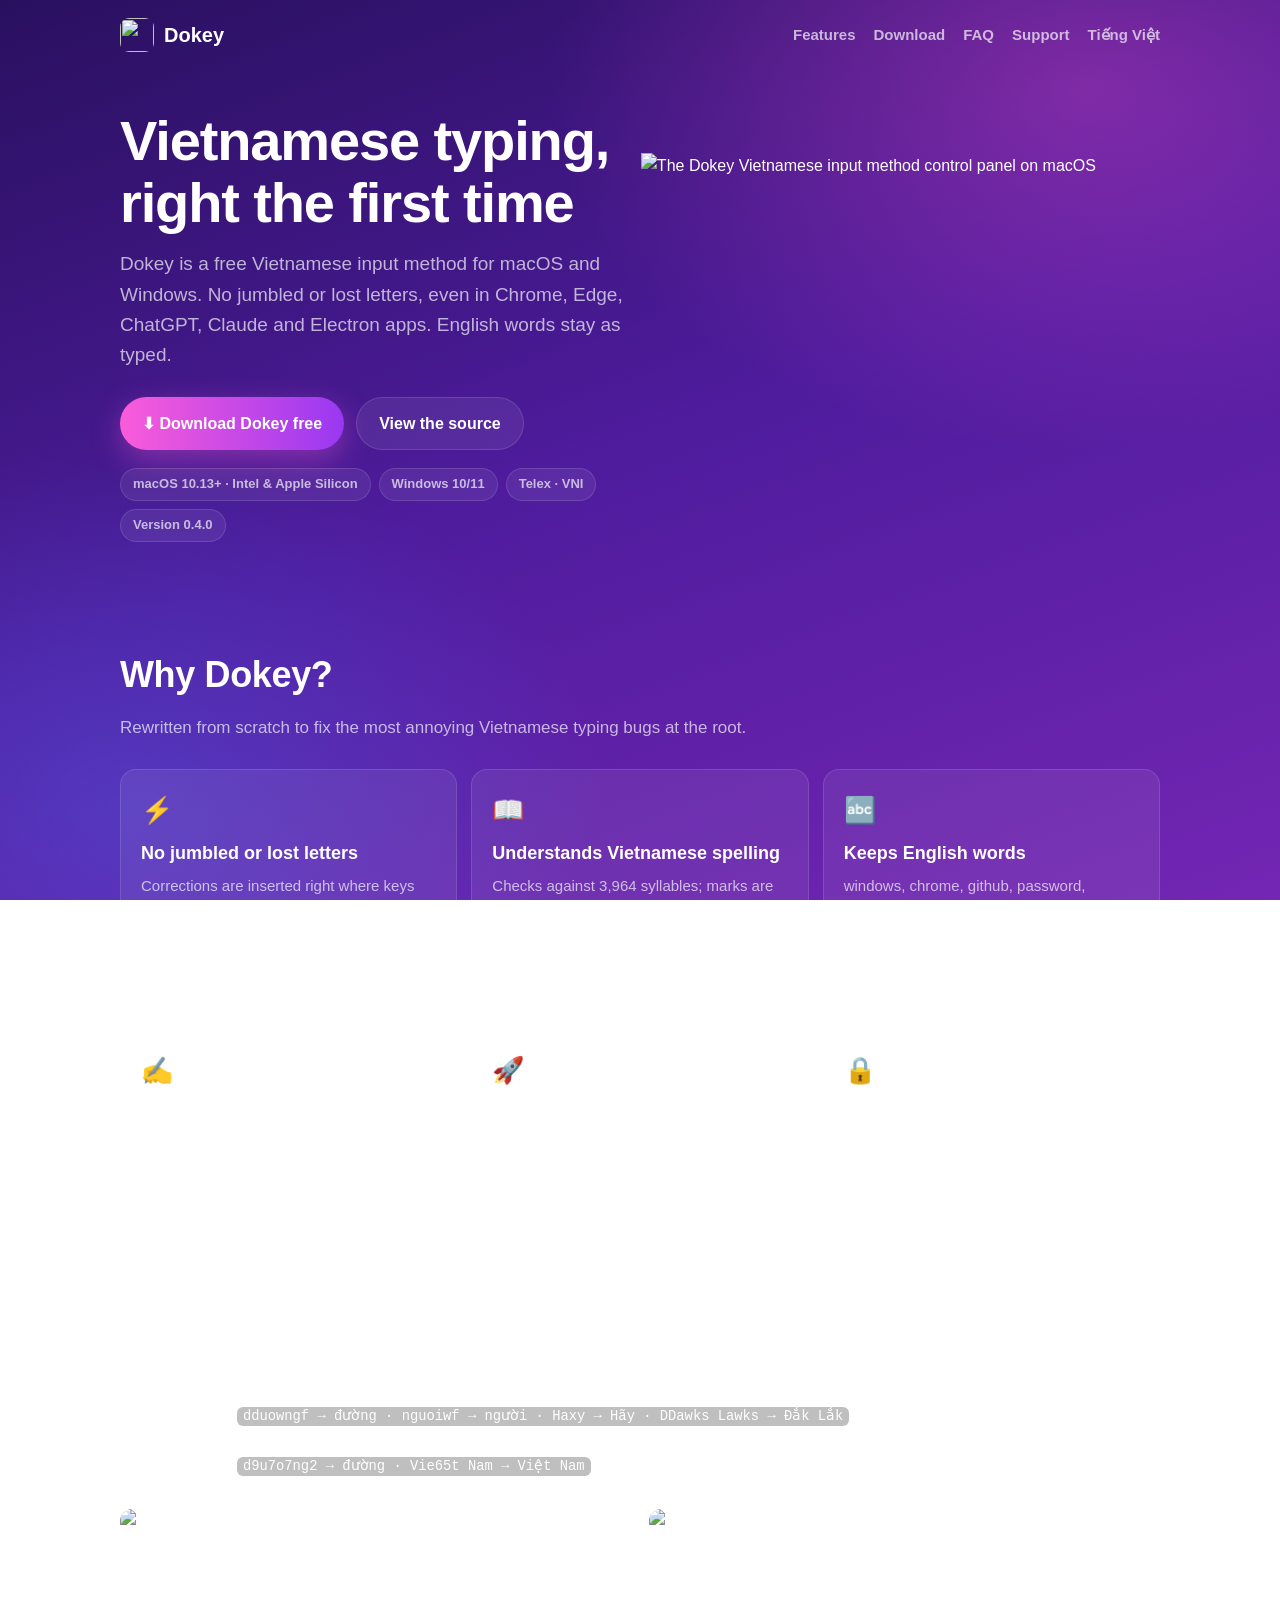
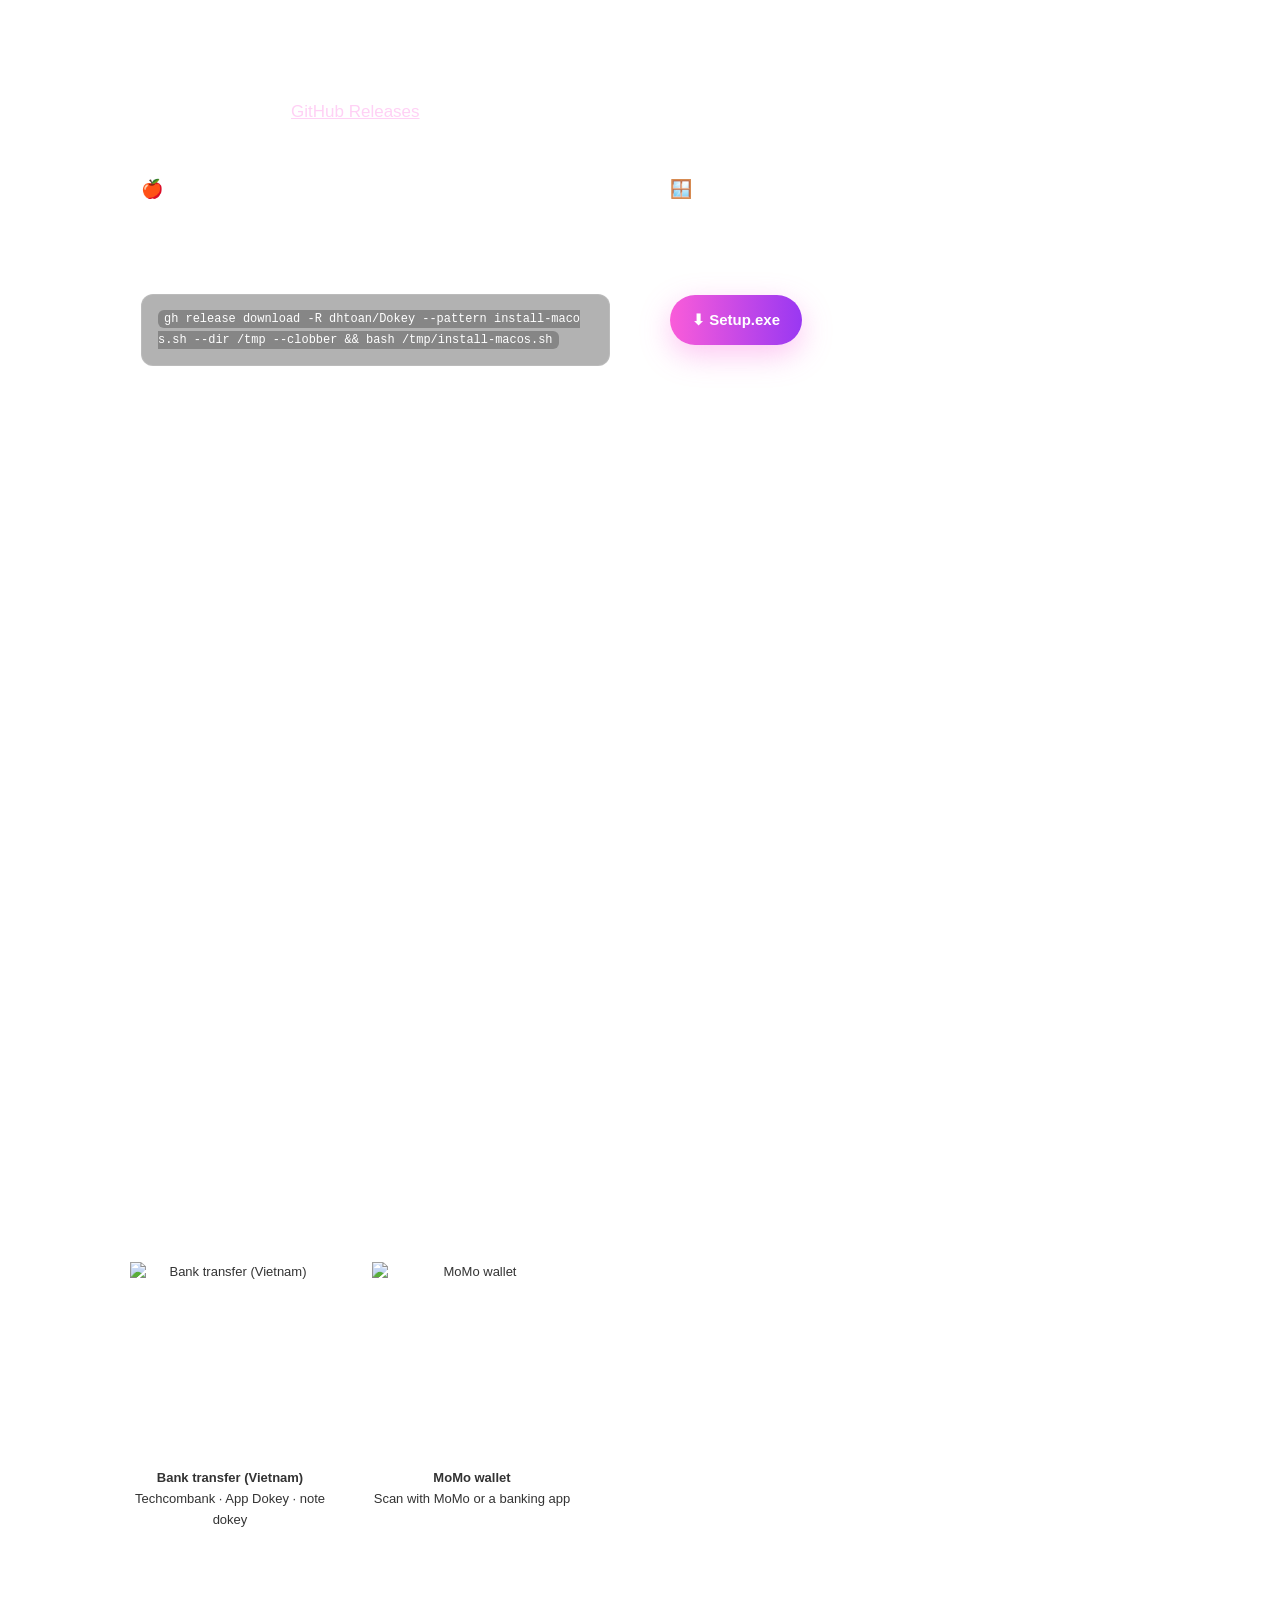
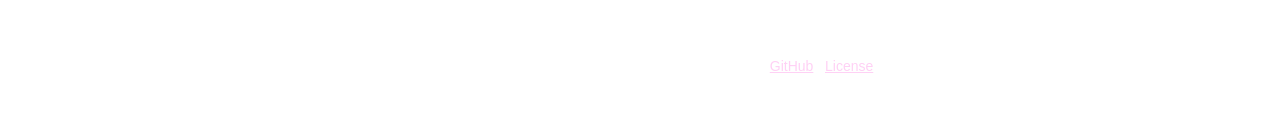
==== site/en/index.html @ 5d805d5f "SEO/AEO/GEO: website, structured data, social preview, llms.txt, share kit - site/: Vietnamese and E" ====
<!doctype html>
<html lang="en">
<head>
<meta charset="utf-8">
<meta name="viewport" content="width=device-width, initial-scale=1">
<title>Dokey – Vietnamese input method for Mac and Windows, no jumbled or lost letters</title>
<meta name="description" content="Dokey is a free Vietnamese input method (keyboard) for macOS and Windows: Telex, VNI, spell checking, no jumbled letters in Chrome, Edge, ChatGPT or Claude. Text shortcuts, Quick Telex, English words kept.">
<meta name="author" content="Do Huy Toan (dhtoan)">
<meta name="robots" content="index, follow, max-image-preview:large">
<link rel="canonical" href="https://dhtoan.github.io/Dokey/en/">
<link rel="alternate" hreflang="vi" href="https://dhtoan.github.io/Dokey/">
<link rel="alternate" hreflang="en" href="https://dhtoan.github.io/Dokey/en/">
<link rel="alternate" hreflang="x-default" href="https://dhtoan.github.io/Dokey/">
<link rel="icon" href="../assets/icon.png">
<link rel="apple-touch-icon" href="../assets/icon.png">
<meta name="theme-color" content="#4f1c9e">
<meta property="og:type" content="website">
<meta property="og:site_name" content="Dokey">
<meta property="og:locale" content="en_US">
<meta property="og:title" content="Dokey – Vietnamese input method for Mac and Windows, no jumbled or lost letters">
<meta property="og:description" content="Dokey is a free Vietnamese input method (keyboard) for macOS and Windows: Telex, VNI, spell checking, no jumbled letters in Chrome, Edge, ChatGPT or Claude. Text shortcuts, Quick Telex, English words kept.">
<meta property="og:url" content="https://dhtoan.github.io/Dokey/en/">
<meta property="og:image" content="https://dhtoan.github.io/Dokey/assets/social.png">
<meta property="og:image:width" content="1280">
<meta property="og:image:height" content="640">
<meta property="og:image:alt" content="The Dokey Vietnamese input method control panel on macOS">
<meta name="twitter:card" content="summary_large_image">
<meta name="twitter:title" content="Dokey – Vietnamese input method for Mac and Windows, no jumbled or lost letters">
<meta name="twitter:description" content="Dokey is a free Vietnamese input method (keyboard) for macOS and Windows: Telex, VNI, spell checking, no jumbled letters in Chrome, Edge, ChatGPT or Claude. Text shortcuts, Quick Telex, English words kept.">
<meta name="twitter:image" content="https://dhtoan.github.io/Dokey/assets/social.png">
<link rel="stylesheet" href="../style.css">
<script type="application/ld+json">{"@context": "https://schema.org", "@type": "SoftwareApplication", "name": "Dokey", "alternateName": "Bộ gõ tiếng Việt Dokey", "description": "Dokey is a free Vietnamese input method (keyboard) for macOS and Windows: Telex, VNI, spell checking, no jumbled letters in Chrome, Edge, ChatGPT or Claude. Text shortcuts, Quick Telex, English words kept.", "applicationCategory": "UtilitiesApplication", "applicationSubCategory": "Vietnamese input method", "operatingSystem": "macOS 10.13+, Windows 10, Windows 11", "softwareVersion": "0.4.0", "inLanguage": ["vi", "en"], "url": "https://dhtoan.github.io/Dokey/", "downloadUrl": "https://github.com/dhtoan/Dokey/releases/latest", "image": "https://dhtoan.github.io/Dokey/assets/social.png", "screenshot": "https://dhtoan.github.io/Dokey/assets/dashboard.png", "offers": {"@type": "Offer", "price": "0", "priceCurrency": "VND"}, "author": {"@type": "Person", "name": "Do Huy Toan", "alternateName": "dhtoan", "url": "https://github.com/dhtoan"}, "keywords": "bộ gõ tiếng Việt, gõ tiếng Việt trên Mac, Telex, VNI, Vietnamese keyboard, Vietnamese input method, macOS, Windows"}</script>
<script type="application/ld+json">{"@context": "https://schema.org", "@type": "FAQPage", "mainEntity": [{"@type": "Question", "name": "What is a good Vietnamese input method for Mac?", "acceptedAnswer": {"@type": "Answer", "text": "Dokey is a free Vietnamese input method for macOS 10.13 and later, on Intel and Apple Silicon. It supports Telex and VNI, spell checking, keeps English words as typed, and is built to avoid jumbled letters in Chrome, Edge, Safari, ChatGPT, Claude, Notion and VS Code."}}, {"@type": "Question", "name": "Why does Vietnamese typing jumble letters in Chrome, and how does Dokey fix it?", "acceptedAnswer": {"@type": "Answer", "text": "Chrome and Electron apps handle keys in a separate process, so the delete keys and the new text can arrive out of order or be dropped. Dokey inserts corrections right at the capture point, selects the old letters and types the whole replacement in one go, and never uses the code of a key that is still held."}}, {"@type": "Question", "name": "Typing Vietnamese in ChatGPT or Claude loses letters (Hãy becomes Hy). What can I do?", "acceptedAnswer": {"@type": "Answer", "text": "This is a common problem with ProseMirror-style editors when an input method sends Backspaces and replacement text. Dokey 0.3.2 and later fix it; install Dokey and grant Accessibility permission."}}, {"@type": "Question", "name": "Is Dokey free?", "acceptedAnswer": {"@type": "Answer", "text": "Yes. Dokey is free for personal use, with no ads and no paid tier. Users can support it voluntarily so Dokey can be signed by Apple."}}, {"@type": "Question", "name": "Is Dokey safe? Does it record keystrokes?", "acceptedAnswer": {"@type": "Answer", "text": "Dokey runs entirely on your machine, makes no network connections and stores no keystrokes. It needs Accessibility permission on macOS because every key-capturing input method does."}}, {"@type": "Question", "name": "Does Dokey support Telex and VNI?", "acceptedAnswer": {"@type": "Answer", "text": "Yes: Telex and VNI, precomposed and combining Unicode, modern (hoà, khoẻ) or traditional (hòa, khỏe) tone placement."}}, {"@type": "Question", "name": "Does Dokey use Unikey or OpenKey code?", "acceptedAnswer": {"@type": "Answer", "text": "No. Dokey is written entirely from scratch around its own C++17 engine, Dokey Core, and contains no code from any other input method."}}, {"@type": "Question", "name": "How do I switch between Vietnamese and English?", "acceptedAnswer": {"@type": "Answer", "text": "On Mac press and release Control + Shift (⌃⇧); on Windows press Ctrl + Shift. Dokey also remembers the mode for each app."}}]}</script>
</head>
<body>
<div class="wrap">
<nav aria-label="Main">
  <a class="brand" href="https://dhtoan.github.io/Dokey/en/"><img src="../assets/icon.png" alt="" width="34" height="34">Dokey</a>
  <div class="links"><a href="#features">Features</a><a href="#download">Download</a><a href="#faq">FAQ</a><a href="#support">Support</a><a href="../" hreflang="vi">Tiếng Việt</a></div>
</nav>

<header class="hero">
  <div>
    <h1>Vietnamese typing, right the first time</h1>
    <p class="lead">Dokey is a free Vietnamese input method for macOS and Windows. No jumbled or lost letters, even in Chrome, Edge, ChatGPT, Claude and Electron apps. English words stay as typed.</p>
    <div class="btns">
      <a class="btn primary" href="#download">⬇ Download Dokey free</a>
      <a class="btn ghost" href="https://github.com/dhtoan/Dokey">View the source</a>
    </div>
    <div class="chips"><span class="chip">macOS 10.13+ · Intel &amp; Apple Silicon</span><span class="chip">Windows 10/11</span><span class="chip">Telex · VNI</span><span class="chip">Version 0.4.0</span></div>
  </div>
  <img class="shot" src="../assets/dashboard.png" alt="The Dokey Vietnamese input method control panel on macOS" width="1458" height="918">
</header>

<main>
<section id="features">
  <h2>Why Dokey?</h2>
  <p class="sub">Rewritten from scratch to fix the most annoying Vietnamese typing bugs at the root.</p>
  <div class="grid">
<div class="card"><span class="ic" aria-hidden="true">⚡</span><h3>No jumbled or lost letters</h3><p>Corrections are inserted right where keys are captured, always ahead of your next key. In browsers and Electron apps Dokey selects and types over the whole replacement.</p></div>
<div class="card"><span class="ic" aria-hidden="true">📖</span><h3>Understands Vietnamese spelling</h3><p>Checks against 3,964 syllables; marks are only added when the result is valid Vietnamese.</p></div>
<div class="card"><span class="ic" aria-hidden="true">🔤</span><h3>Keeps English words</h3><p>windows, chrome, github, password, session… get no accents and lose no letters.</p></div>
<div class="card"><span class="ic" aria-hidden="true">✍️</span><h3>Free mark placement</h3><p>tieengs, tienges and tiengse all give “tiếng”. After a word, press Backspace to go back and fix its marks.</p></div>
<div class="card"><span class="ic" aria-hidden="true">🚀</span><h3>Quick typing</h3><p>Text shortcuts (vn → Việt Nam), Quick Telex (cc → ch, nn → ng), undo with Esc.</p></div>
<div class="card"><span class="ic" aria-hidden="true">🔒</span><h3>Private and light</h3><p>Runs entirely on your machine: no network, no data collection, no keystroke logging.</p></div>
  </div>
</section>

<section>
  <h2>Telex and VNI examples</h2>
  <table><tr><th>Telex</th><td><code>dduowngf → đường · nguoiwf → người · Haxy → Hãy · DDawks Lawks → Đắk Lắk</code></td></tr>
<tr><th>VNI</th><td><code>d9u7o7ng2 → đường · Vie65t Nam → Việt Nam</code></td></tr></table>
  <div class="two" style="margin-top:18px">
    <img src="../assets/typing.png" alt="Dokey: Telex, VNI" loading="lazy">
    <img src="../assets/windows.jpg" alt="Dokey Windows" loading="lazy">
  </div>
</section>

<section id="download">
  <h2>Download</h2>
  <p class="sub">Free for personal use. <a href="https://github.com/dhtoan/Dokey/releases/latest">GitHub Releases</a></p>
  <div class="two">
    <div class="card"><h3>🍎 macOS</h3><p>Open Terminal, run the command below, then enable Dokey in System Settings › Privacy &amp; Security › Accessibility. Or download the .dmg from Releases.</p><pre><code>gh release download -R dhtoan/Dokey --pattern install-macos.sh --dir /tmp --clobber &amp;&amp; bash /tmp/install-macos.sh</code></pre></div>
    <div class="card"><h3>🪟 Windows</h3><p>Download Dokey-&lt;version&gt;-Windows-Setup.exe from Releases (x86, x64, ARM64). If SmartScreen warns, choose More info → Run anyway.</p><p style="margin-top:14px"><a class="btn primary" href="https://github.com/dhtoan/Dokey/releases/latest">⬇ Setup.exe</a></p></div>
  </div>
</section>

<section id="faq">
  <h2>FAQ</h2>
<details><summary>What is a good Vietnamese input method for Mac?</summary><p>Dokey is a free Vietnamese input method for macOS 10.13 and later, on Intel and Apple Silicon. It supports Telex and VNI, spell checking, keeps English words as typed, and is built to avoid jumbled letters in Chrome, Edge, Safari, ChatGPT, Claude, Notion and VS Code.</p></details>
<details><summary>Why does Vietnamese typing jumble letters in Chrome, and how does Dokey fix it?</summary><p>Chrome and Electron apps handle keys in a separate process, so the delete keys and the new text can arrive out of order or be dropped. Dokey inserts corrections right at the capture point, selects the old letters and types the whole replacement in one go, and never uses the code of a key that is still held.</p></details>
<details><summary>Typing Vietnamese in ChatGPT or Claude loses letters (Hãy becomes Hy). What can I do?</summary><p>This is a common problem with ProseMirror-style editors when an input method sends Backspaces and replacement text. Dokey 0.3.2 and later fix it; install Dokey and grant Accessibility permission.</p></details>
<details><summary>Is Dokey free?</summary><p>Yes. Dokey is free for personal use, with no ads and no paid tier. Users can support it voluntarily so Dokey can be signed by Apple.</p></details>
<details><summary>Is Dokey safe? Does it record keystrokes?</summary><p>Dokey runs entirely on your machine, makes no network connections and stores no keystrokes. It needs Accessibility permission on macOS because every key-capturing input method does.</p></details>
<details><summary>Does Dokey support Telex and VNI?</summary><p>Yes: Telex and VNI, precomposed and combining Unicode, modern (hoà, khoẻ) or traditional (hòa, khỏe) tone placement.</p></details>
<details><summary>Does Dokey use Unikey or OpenKey code?</summary><p>No. Dokey is written entirely from scratch around its own C++17 engine, Dokey Core, and contains no code from any other input method.</p></details>
<details><summary>How do I switch between Vietnamese and English?</summary><p>On Mac press and release Control + Shift (⌃⇧); on Windows press Ctrl + Shift. Dokey also remembers the mode for each app.</p></details>
</section>

<section id="support">
  <h2>Support Dokey</h2>
  <div class="sponsor">
<div class="qr"><img src="https://img.vietqr.io/image/TCB-6868686139-compact.svg?addInfo=dokey&amp;accountName=App+Dokey" alt="Bank transfer (Vietnam)" loading="lazy"><b>Bank transfer (Vietnam)</b><br>Techcombank · App Dokey · note dokey</div>
<div class="qr"><img src="../assets/momo.png" alt="MoMo wallet" loading="lazy"><b>MoMo wallet</b><br>Scan with MoMo or a banking app</div>
    <p class="sub">Dokey is and will stay free. If it makes your Vietnamese typing nicer, buy the author a coffee. The goal is 99 USD a year for an Apple Developer account, so Dokey installs without warnings and keeps its Accessibility permission across updates.</p>
  </div>
</section>
</main>

<footer>© 2026 Do Huy Toan (dhtoan). Proprietary software: copying, modification and redistribution prohibited. · <a href="https://github.com/dhtoan/Dokey">GitHub</a> · <a href="https://github.com/dhtoan/Dokey/blob/main/LICENSE">License</a></footer>
</div>
</body>
</html>
---- site/style.css ----
/* Dokey website. Copyright (c) 2026 Do Huy Toan (dhtoan). All rights reserved. */
:root {
  --bg1: #29105f; --bg2: #4f1c9e; --bg3: #7326b3;
  --pink: #fa5cd9; --violet: #9938f2; --green: #61e68c;
  --text: #ffffff; --muted: rgba(255,255,255,.68); --card: rgba(255,255,255,.07); --line: rgba(255,255,255,.12);
}
* { box-sizing: border-box; }
html { scroll-behavior: smooth; }
body {
  margin: 0; color: var(--text); line-height: 1.6;
  font-family: -apple-system, BlinkMacSystemFont, "Segoe UI", Roboto, "Helvetica Neue", Arial, sans-serif;
  background: radial-gradient(900px 600px at 85% 10%, rgba(238,77,217,.35), transparent 60%),
              radial-gradient(800px 600px at 10% 90%, rgba(77,115,255,.30), transparent 60%),
              linear-gradient(160deg, var(--bg1), var(--bg2) 50%, var(--bg3));
  background-attachment: fixed; min-height: 100vh;
}
a { color: #ffd1f5; }
.wrap { max-width: 1080px; margin: 0 auto; padding: 0 20px; }
nav { display: flex; align-items: center; justify-content: space-between; padding: 18px 0; gap: 12px; flex-wrap: wrap; }
nav .brand { display: flex; align-items: center; gap: 10px; font-weight: 800; font-size: 20px; color: var(--text); text-decoration: none; }
nav .brand img { width: 34px; height: 34px; border-radius: 9px; }
nav .links a { color: var(--muted); text-decoration: none; margin-left: 18px; font-weight: 600; font-size: 15px; }
nav .links a:hover { color: var(--text); }
.hero { display: grid; grid-template-columns: 1.05fr 1fr; gap: 36px; align-items: center; padding: 40px 0 56px; }
.hero h1 { font-size: clamp(34px, 5vw, 56px); line-height: 1.1; margin: 0 0 16px; letter-spacing: -.02em; }
.hero p.lead { font-size: 19px; color: var(--muted); margin: 0 0 26px; }
.hero img.shot { width: 112%; height: auto; margin: -4% -6%; }
.btns { display: flex; gap: 12px; flex-wrap: wrap; }
.btn { display: inline-flex; align-items: center; gap: 8px; padding: 13px 22px; border-radius: 999px; font-weight: 700; text-decoration: none; color: #fff; }
.btn.primary { background: linear-gradient(90deg, var(--pink), var(--violet)); box-shadow: 0 10px 30px rgba(250,92,217,.35); }
.btn.ghost { background: var(--card); border: 1px solid var(--line); }
.chips { display: flex; gap: 8px; flex-wrap: wrap; margin-top: 18px; }
.chip { padding: 5px 12px; border-radius: 999px; background: var(--card); border: 1px solid var(--line); font-size: 13px; font-weight: 600; color: var(--muted); }
section { padding: 48px 0; }
h2 { font-size: clamp(26px, 3.4vw, 36px); margin: 0 0 10px; letter-spacing: -.01em; }
.sub { color: var(--muted); margin: 0 0 28px; font-size: 17px; }
.grid { display: grid; grid-template-columns: repeat(3, 1fr); gap: 14px; }
.card { background: var(--card); border: 1px solid var(--line); border-radius: 16px; padding: 20px; }
.card h3 { margin: 0 0 6px; font-size: 18px; }
.card p { margin: 0; color: var(--muted); font-size: 15px; }
.card .ic { font-size: 26px; margin-bottom: 8px; display: block; }
table { width: 100%; border-collapse: collapse; background: var(--card); border-radius: 14px; overflow: hidden; }
th, td { text-align: left; padding: 12px 16px; border-bottom: 1px solid var(--line); font-size: 15px; vertical-align: top; }
th { color: var(--muted); font-weight: 600; }
code { background: rgba(0,0,0,.25); padding: 2px 6px; border-radius: 6px; font-size: .92em; }
pre { background: rgba(0,0,0,.3); border: 1px solid var(--line); border-radius: 12px; padding: 14px 16px; white-space: pre-wrap; word-break: break-all; }
.two > *, .grid > * { min-width: 0; }
.two { display: grid; grid-template-columns: 1fr 1fr; gap: 18px; }
.two img { width: 100%; height: auto; border-radius: 12px; }
details { background: var(--card); border: 1px solid var(--line); border-radius: 14px; padding: 14px 18px; margin-bottom: 10px; }
summary { cursor: pointer; font-weight: 700; font-size: 16px; }
details p { color: var(--muted); margin: 10px 0 2px; }
.sponsor { display: grid; grid-template-columns: auto auto 1fr; gap: 22px; align-items: start; }
.qr { background: #fff; border-radius: 14px; padding: 10px; text-align: center; color: #333; font-size: 13px; width: 220px; }
.qr img { width: 200px; height: 200px; display: block; margin: 0 auto 6px; }
footer { padding: 36px 0 50px; color: var(--muted); font-size: 14px; border-top: 1px solid var(--line); margin-top: 30px; }
@media (max-width: 860px) {
  .hero, .two { grid-template-columns: 1fr; }
  .grid { grid-template-columns: 1fr; }
  .sponsor { grid-template-columns: 1fr; justify-items: center; }
  nav .links a { margin-left: 12px; }
}
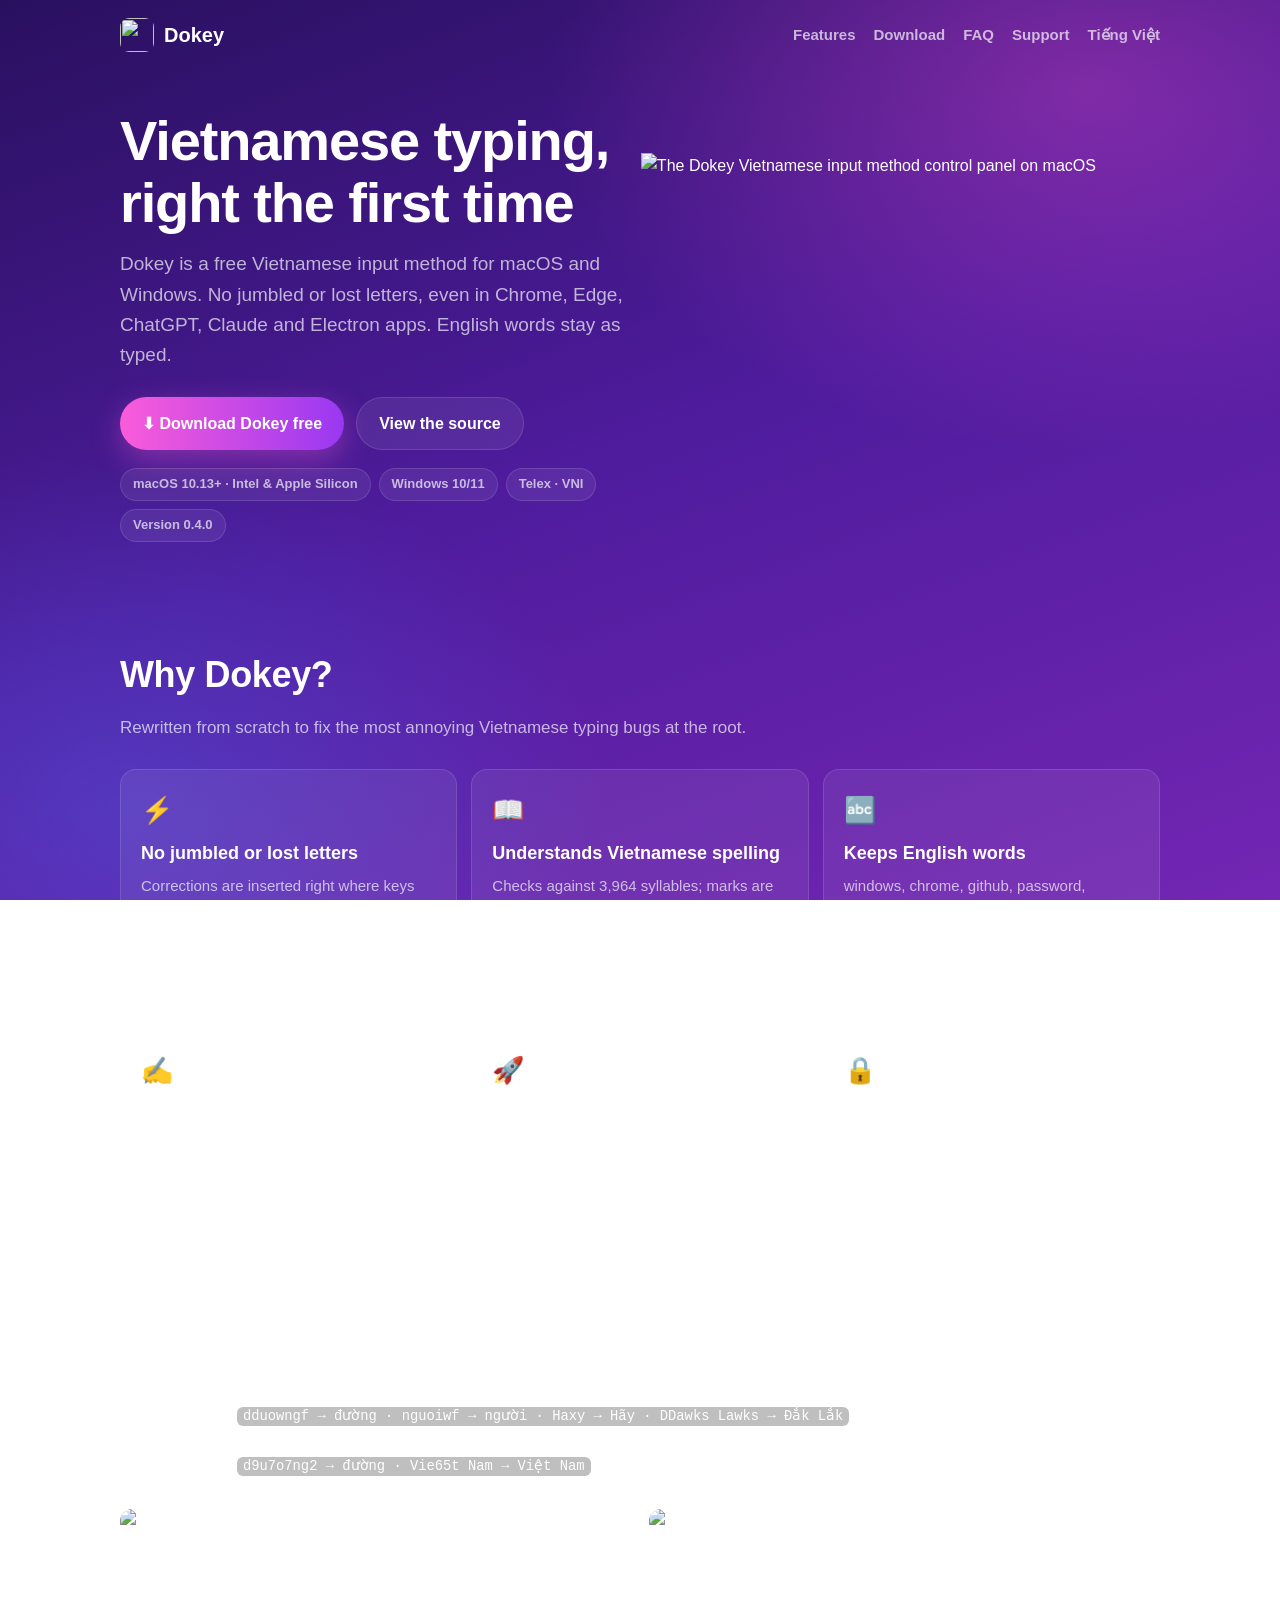
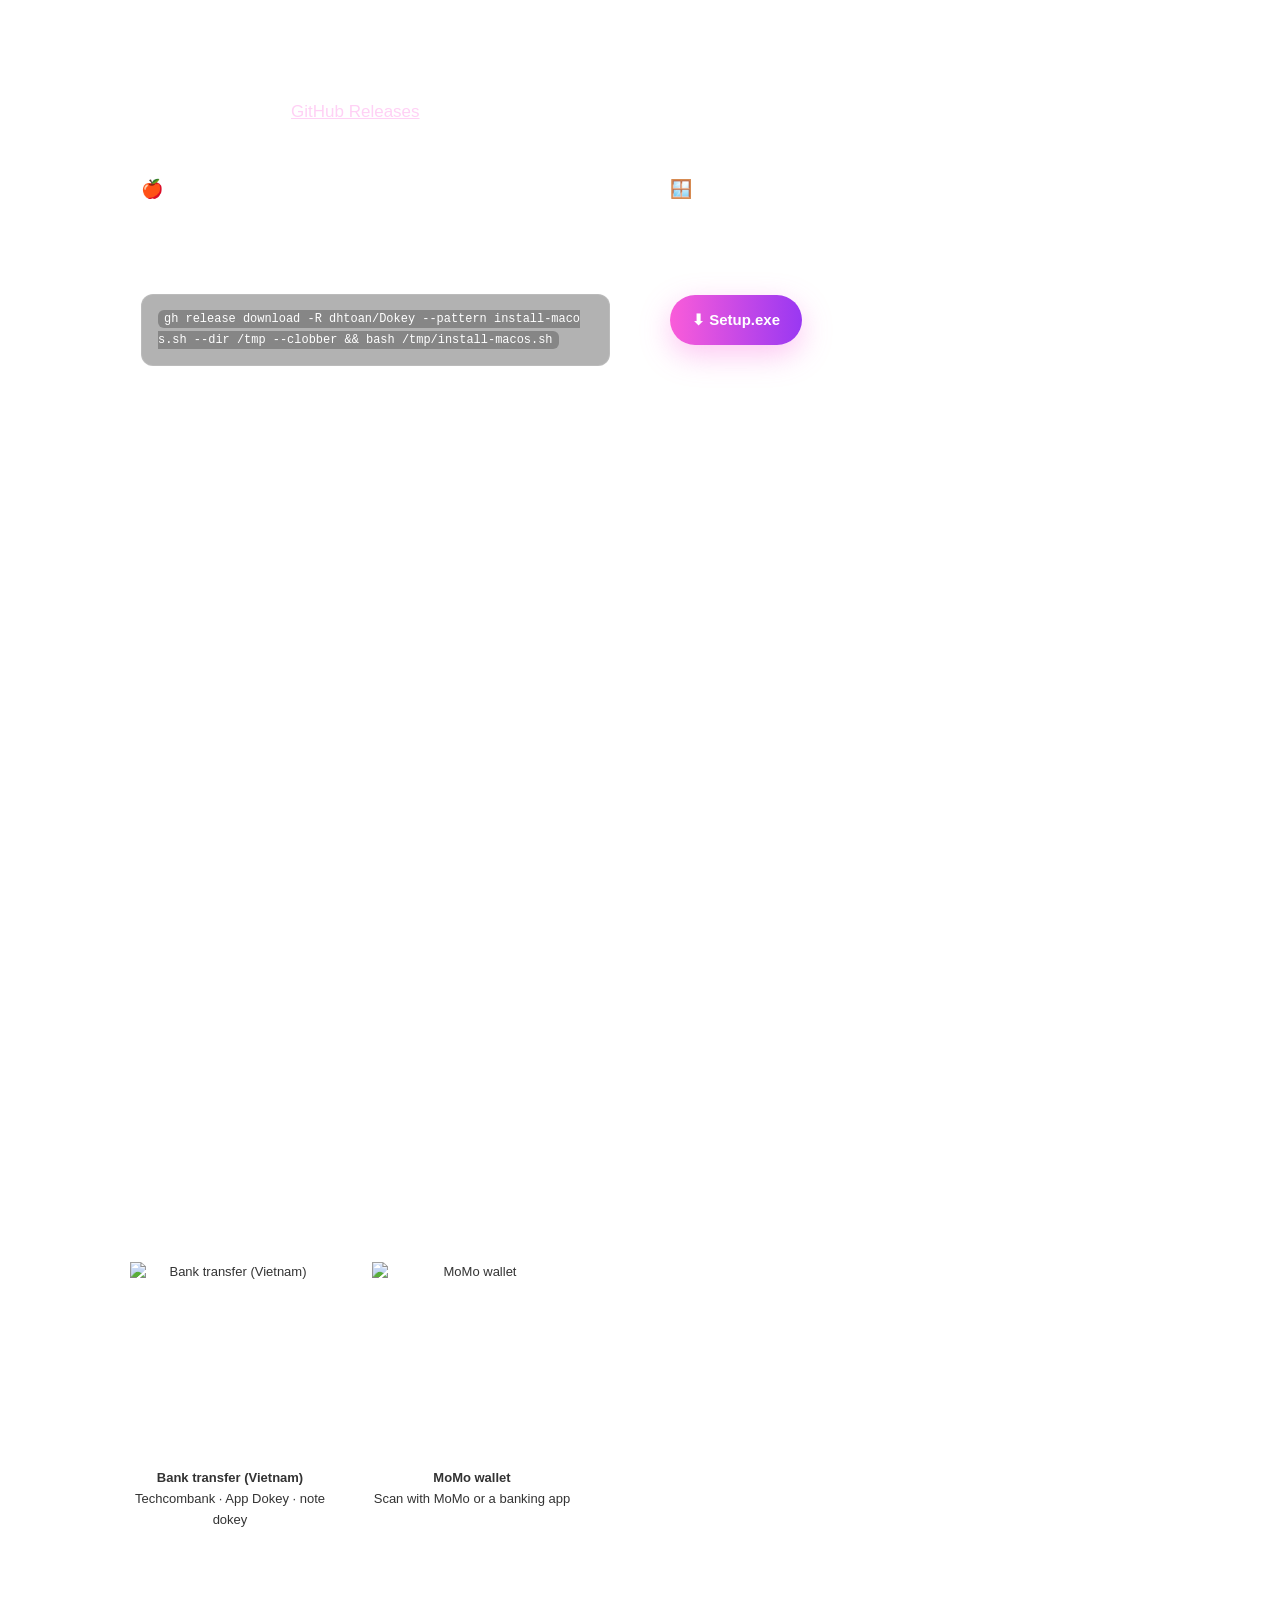
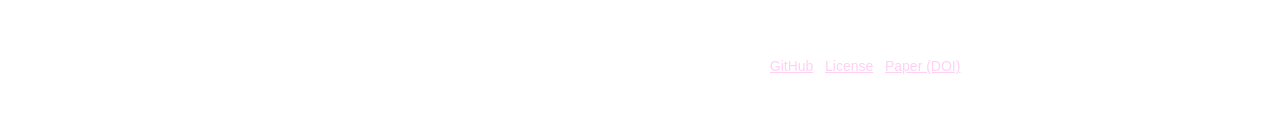
==== commit a8654157: "Paper: DOI badge and citation in READMEs, paper link on the website and llms.txt Co-Authored-By: Cla" ====
--- a/site/en/index.html
+++ b/site/en/index.html
@@ -29,7 +29,7 @@
 <meta name="twitter:description" content="Dokey is a free Vietnamese input method (keyboard) for macOS and Windows: Telex, VNI, spell checking, no jumbled letters in Chrome, Edge, ChatGPT or Claude. Text shortcuts, Quick Telex, English words kept.">
 <meta name="twitter:image" content="https://dhtoan.github.io/Dokey/assets/social.png">
 <link rel="stylesheet" href="../style.css">
-<script type="application/ld+json">{"@context": "https://schema.org", "@type": "SoftwareApplication", "name": "Dokey", "alternateName": "Bộ gõ tiếng Việt Dokey", "description": "Dokey is a free Vietnamese input method (keyboard) for macOS and Windows: Telex, VNI, spell checking, no jumbled letters in Chrome, Edge, ChatGPT or Claude. Text shortcuts, Quick Telex, English words kept.", "applicationCategory": "UtilitiesApplication", "applicationSubCategory": "Vietnamese input method", "operatingSystem": "macOS 10.13+, Windows 10, Windows 11", "softwareVersion": "0.4.0", "inLanguage": ["vi", "en"], "url": "https://dhtoan.github.io/Dokey/", "downloadUrl": "https://github.com/dhtoan/Dokey/releases/latest", "image": "https://dhtoan.github.io/Dokey/assets/social.png", "screenshot": "https://dhtoan.github.io/Dokey/assets/dashboard.png", "offers": {"@type": "Offer", "price": "0", "priceCurrency": "VND"}, "author": {"@type": "Person", "name": "Do Huy Toan", "alternateName": "dhtoan", "url": "https://github.com/dhtoan"}, "keywords": "bộ gõ tiếng Việt, gõ tiếng Việt trên Mac, Telex, VNI, Vietnamese keyboard, Vietnamese input method, macOS, Windows"}</script>
+<script type="application/ld+json">{"@context": "https://schema.org", "@type": "SoftwareApplication", "name": "Dokey", "alternateName": "Bộ gõ tiếng Việt Dokey", "description": "Dokey is a free Vietnamese input method (keyboard) for macOS and Windows: Telex, VNI, spell checking, no jumbled letters in Chrome, Edge, ChatGPT or Claude. Text shortcuts, Quick Telex, English words kept.", "applicationCategory": "UtilitiesApplication", "applicationSubCategory": "Vietnamese input method", "operatingSystem": "macOS 10.13+, Windows 10, Windows 11", "softwareVersion": "0.4.0", "inLanguage": ["vi", "en"], "url": "https://dhtoan.github.io/Dokey/", "downloadUrl": "https://github.com/dhtoan/Dokey/releases/latest", "image": "https://dhtoan.github.io/Dokey/assets/social.png", "screenshot": "https://dhtoan.github.io/Dokey/assets/dashboard.png", "offers": {"@type": "Offer", "price": "0", "priceCurrency": "VND"}, "author": {"@type": "Person", "name": "Do Huy Toan", "alternateName": "dhtoan", "url": "https://github.com/dhtoan"}, "subjectOf": {"@type": "ScholarlyArticle", "name": "Dokey: A Vietnamese Input Method That Rebuilds the Whole Word on Every Keystroke", "url": "https://doi.org/10.5281/zenodo.23888629", "datePublished": "2026-11-02"}, "keywords": "bộ gõ tiếng Việt, gõ tiếng Việt trên Mac, Telex, VNI, Vietnamese keyboard, Vietnamese input method, macOS, Windows"}</script>
 <script type="application/ld+json">{"@context": "https://schema.org", "@type": "FAQPage", "mainEntity": [{"@type": "Question", "name": "What is a good Vietnamese input method for Mac?", "acceptedAnswer": {"@type": "Answer", "text": "Dokey is a free Vietnamese input method for macOS 10.13 and later, on Intel and Apple Silicon. It supports Telex and VNI, spell checking, keeps English words as typed, and is built to avoid jumbled letters in Chrome, Edge, Safari, ChatGPT, Claude, Notion and VS Code."}}, {"@type": "Question", "name": "Why does Vietnamese typing jumble letters in Chrome, and how does Dokey fix it?", "acceptedAnswer": {"@type": "Answer", "text": "Chrome and Electron apps handle keys in a separate process, so the delete keys and the new text can arrive out of order or be dropped. Dokey inserts corrections right at the capture point, selects the old letters and types the whole replacement in one go, and never uses the code of a key that is still held."}}, {"@type": "Question", "name": "Typing Vietnamese in ChatGPT or Claude loses letters (Hãy becomes Hy). What can I do?", "acceptedAnswer": {"@type": "Answer", "text": "This is a common problem with ProseMirror-style editors when an input method sends Backspaces and replacement text. Dokey 0.3.2 and later fix it; install Dokey and grant Accessibility permission."}}, {"@type": "Question", "name": "Is Dokey free?", "acceptedAnswer": {"@type": "Answer", "text": "Yes. Dokey is free for personal use, with no ads and no paid tier. Users can support it voluntarily so Dokey can be signed by Apple."}}, {"@type": "Question", "name": "Is Dokey safe? Does it record keystrokes?", "acceptedAnswer": {"@type": "Answer", "text": "Dokey runs entirely on your machine, makes no network connections and stores no keystrokes. It needs Accessibility permission on macOS because every key-capturing input method does."}}, {"@type": "Question", "name": "Does Dokey support Telex and VNI?", "acceptedAnswer": {"@type": "Answer", "text": "Yes: Telex and VNI, precomposed and combining Unicode, modern (hoà, khoẻ) or traditional (hòa, khỏe) tone placement."}}, {"@type": "Question", "name": "Does Dokey use Unikey or OpenKey code?", "acceptedAnswer": {"@type": "Answer", "text": "No. Dokey is written entirely from scratch around its own C++17 engine, Dokey Core, and contains no code from any other input method."}}, {"@type": "Question", "name": "How do I switch between Vietnamese and English?", "acceptedAnswer": {"@type": "Answer", "text": "On Mac press and release Control + Shift (⌃⇧); on Windows press Ctrl + Shift. Dokey also remembers the mode for each app."}}]}</script>
 </head>
 <body>
@@ -107,7 +107,7 @@
 </section>
 </main>
 
-<footer>© 2026 Do Huy Toan (dhtoan). Proprietary software: copying, modification and redistribution prohibited. · <a href="https://github.com/dhtoan/Dokey">GitHub</a> · <a href="https://github.com/dhtoan/Dokey/blob/main/LICENSE">License</a></footer>
+<footer>© 2026 Do Huy Toan (dhtoan). Proprietary software: copying, modification and redistribution prohibited. · <a href="https://github.com/dhtoan/Dokey">GitHub</a> · <a href="https://github.com/dhtoan/Dokey/blob/main/LICENSE">License</a> · <a href="https://doi.org/10.5281/zenodo.23888629">Paper (DOI)</a></footer>
 </div>
 </body>
 </html>
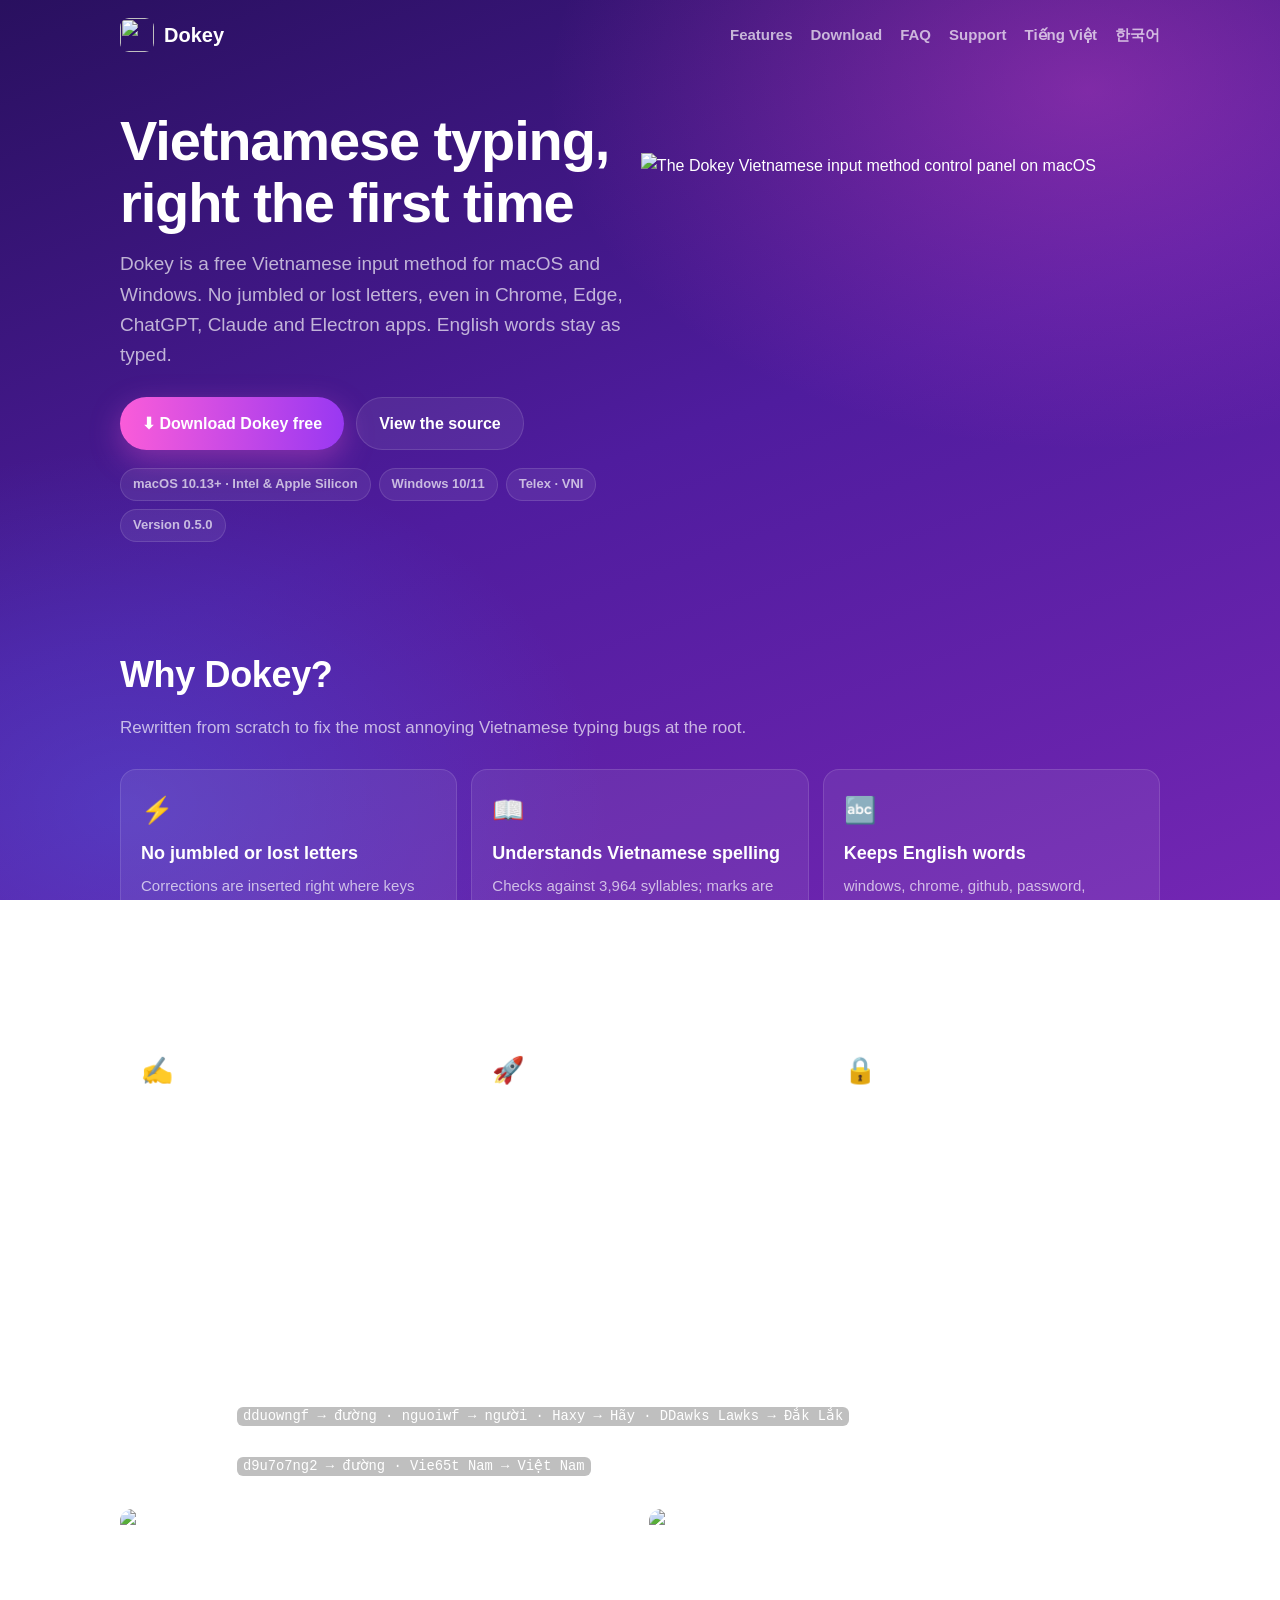
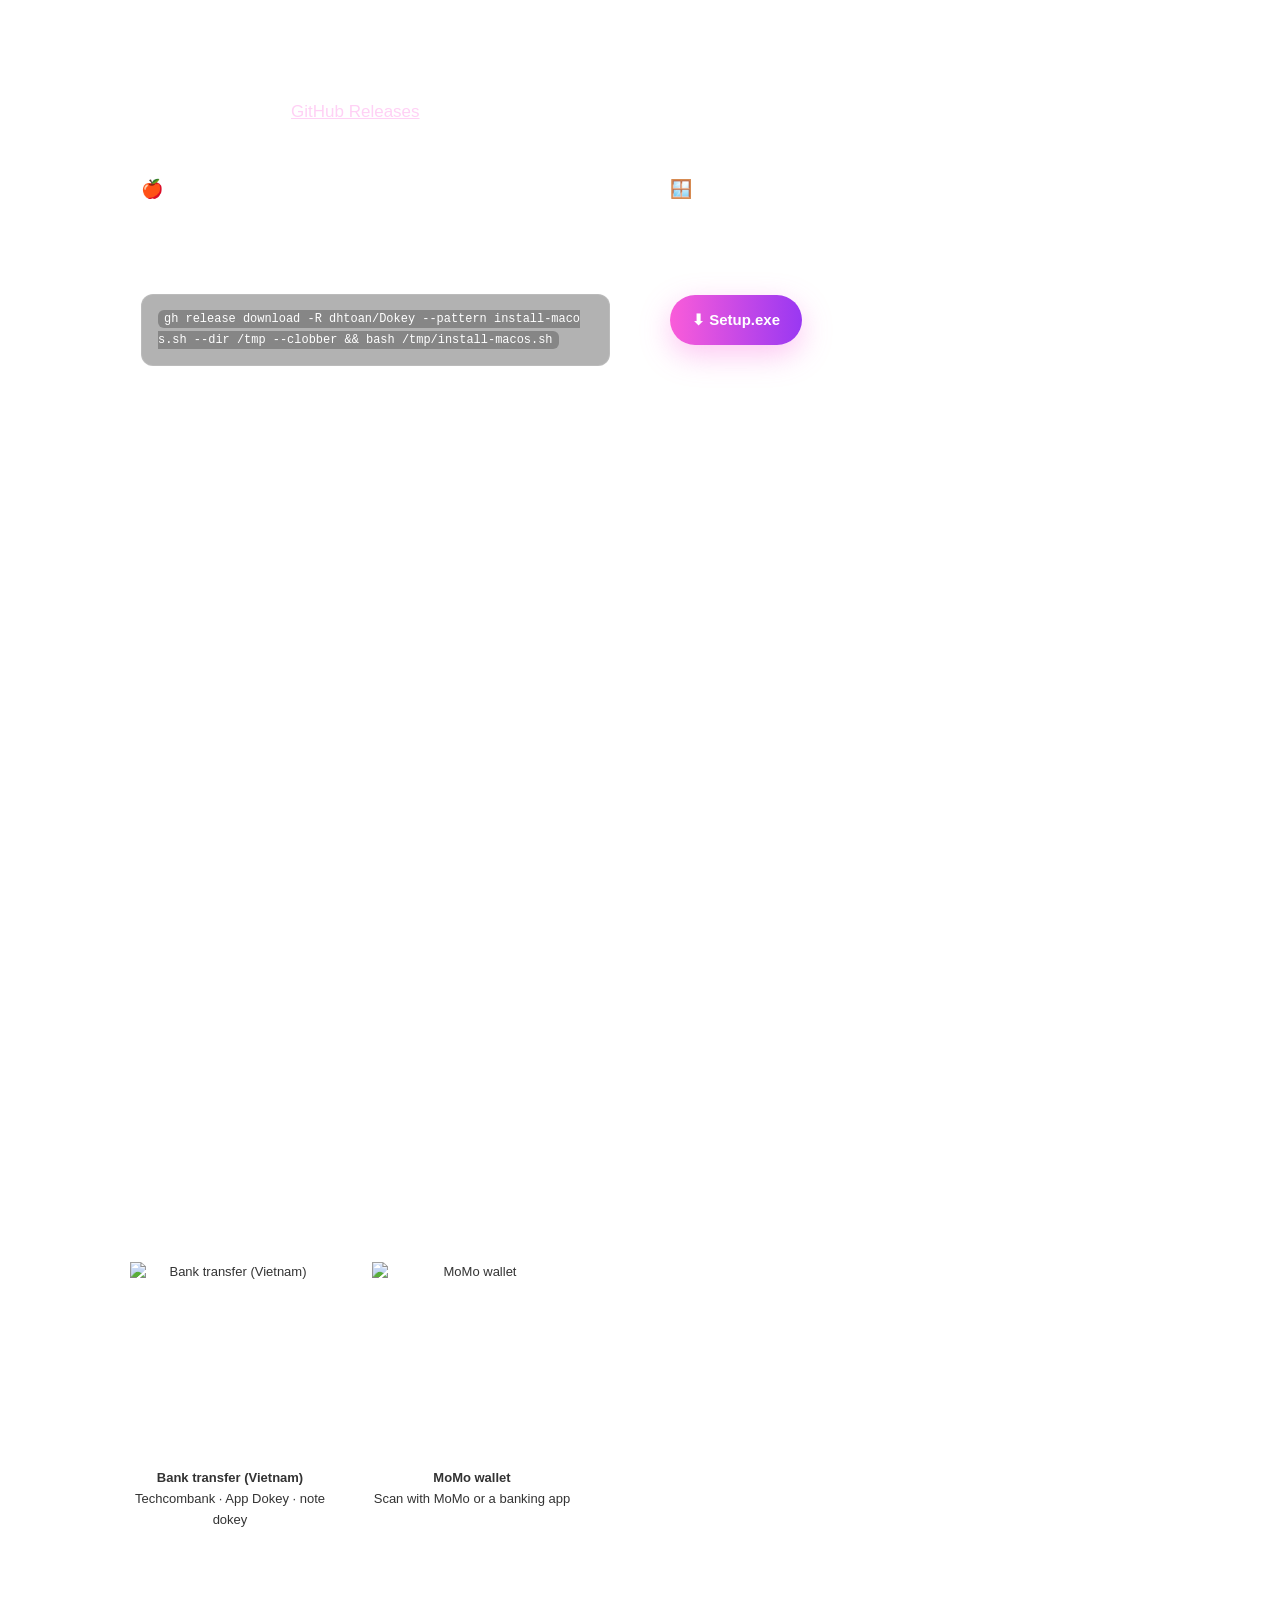
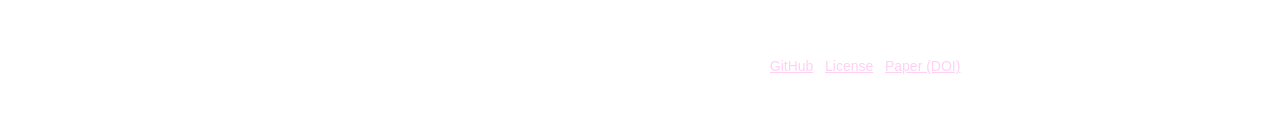
==== commit 2f34a687: "Korean website page, README.ko.md, Korean SEO - site/ko/: native Korean landing page (title/descript" ====
--- a/site/en/index.html
+++ b/site/en/index.html
@@ -10,6 +10,7 @@
 <link rel="canonical" href="https://dhtoan.github.io/Dokey/en/">
 <link rel="alternate" hreflang="vi" href="https://dhtoan.github.io/Dokey/">
 <link rel="alternate" hreflang="en" href="https://dhtoan.github.io/Dokey/en/">
+<link rel="alternate" hreflang="ko" href="https://dhtoan.github.io/Dokey/ko/">
 <link rel="alternate" hreflang="x-default" href="https://dhtoan.github.io/Dokey/">
 <link rel="icon" href="../assets/icon.png">
 <link rel="apple-touch-icon" href="../assets/icon.png">
@@ -29,14 +30,14 @@
 <meta name="twitter:description" content="Dokey is a free Vietnamese input method (keyboard) for macOS and Windows: Telex, VNI, spell checking, no jumbled letters in Chrome, Edge, ChatGPT or Claude. Text shortcuts, Quick Telex, English words kept.">
 <meta name="twitter:image" content="https://dhtoan.github.io/Dokey/assets/social.png">
 <link rel="stylesheet" href="../style.css">
-<script type="application/ld+json">{"@context": "https://schema.org", "@type": "SoftwareApplication", "name": "Dokey", "alternateName": "Bộ gõ tiếng Việt Dokey", "description": "Dokey is a free Vietnamese input method (keyboard) for macOS and Windows: Telex, VNI, spell checking, no jumbled letters in Chrome, Edge, ChatGPT or Claude. Text shortcuts, Quick Telex, English words kept.", "applicationCategory": "UtilitiesApplication", "applicationSubCategory": "Vietnamese input method", "operatingSystem": "macOS 10.13+, Windows 10, Windows 11", "softwareVersion": "0.4.0", "inLanguage": ["vi", "en"], "url": "https://dhtoan.github.io/Dokey/", "downloadUrl": "https://github.com/dhtoan/Dokey/releases/latest", "image": "https://dhtoan.github.io/Dokey/assets/social.png", "screenshot": "https://dhtoan.github.io/Dokey/assets/dashboard.png", "offers": {"@type": "Offer", "price": "0", "priceCurrency": "VND"}, "author": {"@type": "Person", "name": "Do Huy Toan", "alternateName": "dhtoan", "url": "https://github.com/dhtoan"}, "subjectOf": {"@type": "ScholarlyArticle", "name": "Dokey: A Vietnamese Input Method That Rebuilds the Whole Word on Every Keystroke", "url": "https://doi.org/10.5281/zenodo.23888629", "datePublished": "2026-11-02"}, "keywords": "bộ gõ tiếng Việt, gõ tiếng Việt trên Mac, Telex, VNI, Vietnamese keyboard, Vietnamese input method, macOS, Windows"}</script>
+<script type="application/ld+json">{"@context": "https://schema.org", "@type": "SoftwareApplication", "name": "Dokey", "alternateName": "Bộ gõ tiếng Việt Dokey", "description": "Dokey is a free Vietnamese input method (keyboard) for macOS and Windows: Telex, VNI, spell checking, no jumbled letters in Chrome, Edge, ChatGPT or Claude. Text shortcuts, Quick Telex, English words kept.", "applicationCategory": "UtilitiesApplication", "applicationSubCategory": "Vietnamese input method", "operatingSystem": "macOS 10.13+, Windows 10, Windows 11", "softwareVersion": "0.5.0", "inLanguage": ["vi", "en", "ko"], "url": "https://dhtoan.github.io/Dokey/", "downloadUrl": "https://github.com/dhtoan/Dokey/releases/latest", "image": "https://dhtoan.github.io/Dokey/assets/social.png", "screenshot": "https://dhtoan.github.io/Dokey/assets/dashboard.png", "offers": {"@type": "Offer", "price": "0", "priceCurrency": "VND"}, "author": {"@type": "Person", "name": "Do Huy Toan", "alternateName": "dhtoan", "url": "https://github.com/dhtoan"}, "subjectOf": {"@type": "ScholarlyArticle", "name": "Dokey: A Vietnamese Input Method That Rebuilds the Whole Word on Every Keystroke", "url": "https://doi.org/10.5281/zenodo.23888629", "datePublished": "2026-11-02"}, "keywords": "bộ gõ tiếng Việt, gõ tiếng Việt trên Mac, Telex, VNI, Vietnamese keyboard, Vietnamese input method, macOS, Windows"}</script>
 <script type="application/ld+json">{"@context": "https://schema.org", "@type": "FAQPage", "mainEntity": [{"@type": "Question", "name": "What is a good Vietnamese input method for Mac?", "acceptedAnswer": {"@type": "Answer", "text": "Dokey is a free Vietnamese input method for macOS 10.13 and later, on Intel and Apple Silicon. It supports Telex and VNI, spell checking, keeps English words as typed, and is built to avoid jumbled letters in Chrome, Edge, Safari, ChatGPT, Claude, Notion and VS Code."}}, {"@type": "Question", "name": "Why does Vietnamese typing jumble letters in Chrome, and how does Dokey fix it?", "acceptedAnswer": {"@type": "Answer", "text": "Chrome and Electron apps handle keys in a separate process, so the delete keys and the new text can arrive out of order or be dropped. Dokey inserts corrections right at the capture point, selects the old letters and types the whole replacement in one go, and never uses the code of a key that is still held."}}, {"@type": "Question", "name": "Typing Vietnamese in ChatGPT or Claude loses letters (Hãy becomes Hy). What can I do?", "acceptedAnswer": {"@type": "Answer", "text": "This is a common problem with ProseMirror-style editors when an input method sends Backspaces and replacement text. Dokey 0.3.2 and later fix it; install Dokey and grant Accessibility permission."}}, {"@type": "Question", "name": "Is Dokey free?", "acceptedAnswer": {"@type": "Answer", "text": "Yes. Dokey is free for personal use, with no ads and no paid tier. Users can support it voluntarily so Dokey can be signed by Apple."}}, {"@type": "Question", "name": "Is Dokey safe? Does it record keystrokes?", "acceptedAnswer": {"@type": "Answer", "text": "Dokey runs entirely on your machine, makes no network connections and stores no keystrokes. It needs Accessibility permission on macOS because every key-capturing input method does."}}, {"@type": "Question", "name": "Does Dokey support Telex and VNI?", "acceptedAnswer": {"@type": "Answer", "text": "Yes: Telex and VNI, precomposed and combining Unicode, modern (hoà, khoẻ) or traditional (hòa, khỏe) tone placement."}}, {"@type": "Question", "name": "Does Dokey use Unikey or OpenKey code?", "acceptedAnswer": {"@type": "Answer", "text": "No. Dokey is written entirely from scratch around its own C++17 engine, Dokey Core, and contains no code from any other input method."}}, {"@type": "Question", "name": "How do I switch between Vietnamese and English?", "acceptedAnswer": {"@type": "Answer", "text": "On Mac press and release Control + Shift (⌃⇧); on Windows press Ctrl + Shift. Dokey also remembers the mode for each app."}}]}</script>
 </head>
 <body>
 <div class="wrap">
 <nav aria-label="Main">
   <a class="brand" href="https://dhtoan.github.io/Dokey/en/"><img src="../assets/icon.png" alt="" width="34" height="34">Dokey</a>
-  <div class="links"><a href="#features">Features</a><a href="#download">Download</a><a href="#faq">FAQ</a><a href="#support">Support</a><a href="../" hreflang="vi">Tiếng Việt</a></div>
+  <div class="links"><a href="#features">Features</a><a href="#download">Download</a><a href="#faq">FAQ</a><a href="#support">Support</a><a href="../" hreflang="vi">Tiếng Việt</a><a href="../ko/" hreflang="ko">한국어</a></div>
 </nav>
 
 <header class="hero">
@@ -47,7 +48,7 @@
       <a class="btn primary" href="#download">⬇ Download Dokey free</a>
       <a class="btn ghost" href="https://github.com/dhtoan/Dokey">View the source</a>
     </div>
-    <div class="chips"><span class="chip">macOS 10.13+ · Intel &amp; Apple Silicon</span><span class="chip">Windows 10/11</span><span class="chip">Telex · VNI</span><span class="chip">Version 0.4.0</span></div>
+    <div class="chips"><span class="chip">macOS 10.13+ · Intel &amp; Apple Silicon</span><span class="chip">Windows 10/11</span><span class="chip">Telex · VNI</span><span class="chip">Version 0.5.0</span></div>
   </div>
   <img class="shot" src="../assets/dashboard.png" alt="The Dokey Vietnamese input method control panel on macOS" width="1458" height="918">
 </header>
--- a/site/style.css
+++ b/site/style.css
@@ -60,3 +60,5 @@
   .sponsor { grid-template-columns: 1fr; justify-items: center; }
   nav .links a { margin-left: 12px; }
 }
+/* Korean: break lines between words, never inside one. */
+:lang(ko) { word-break: keep-all; overflow-wrap: break-word; }
